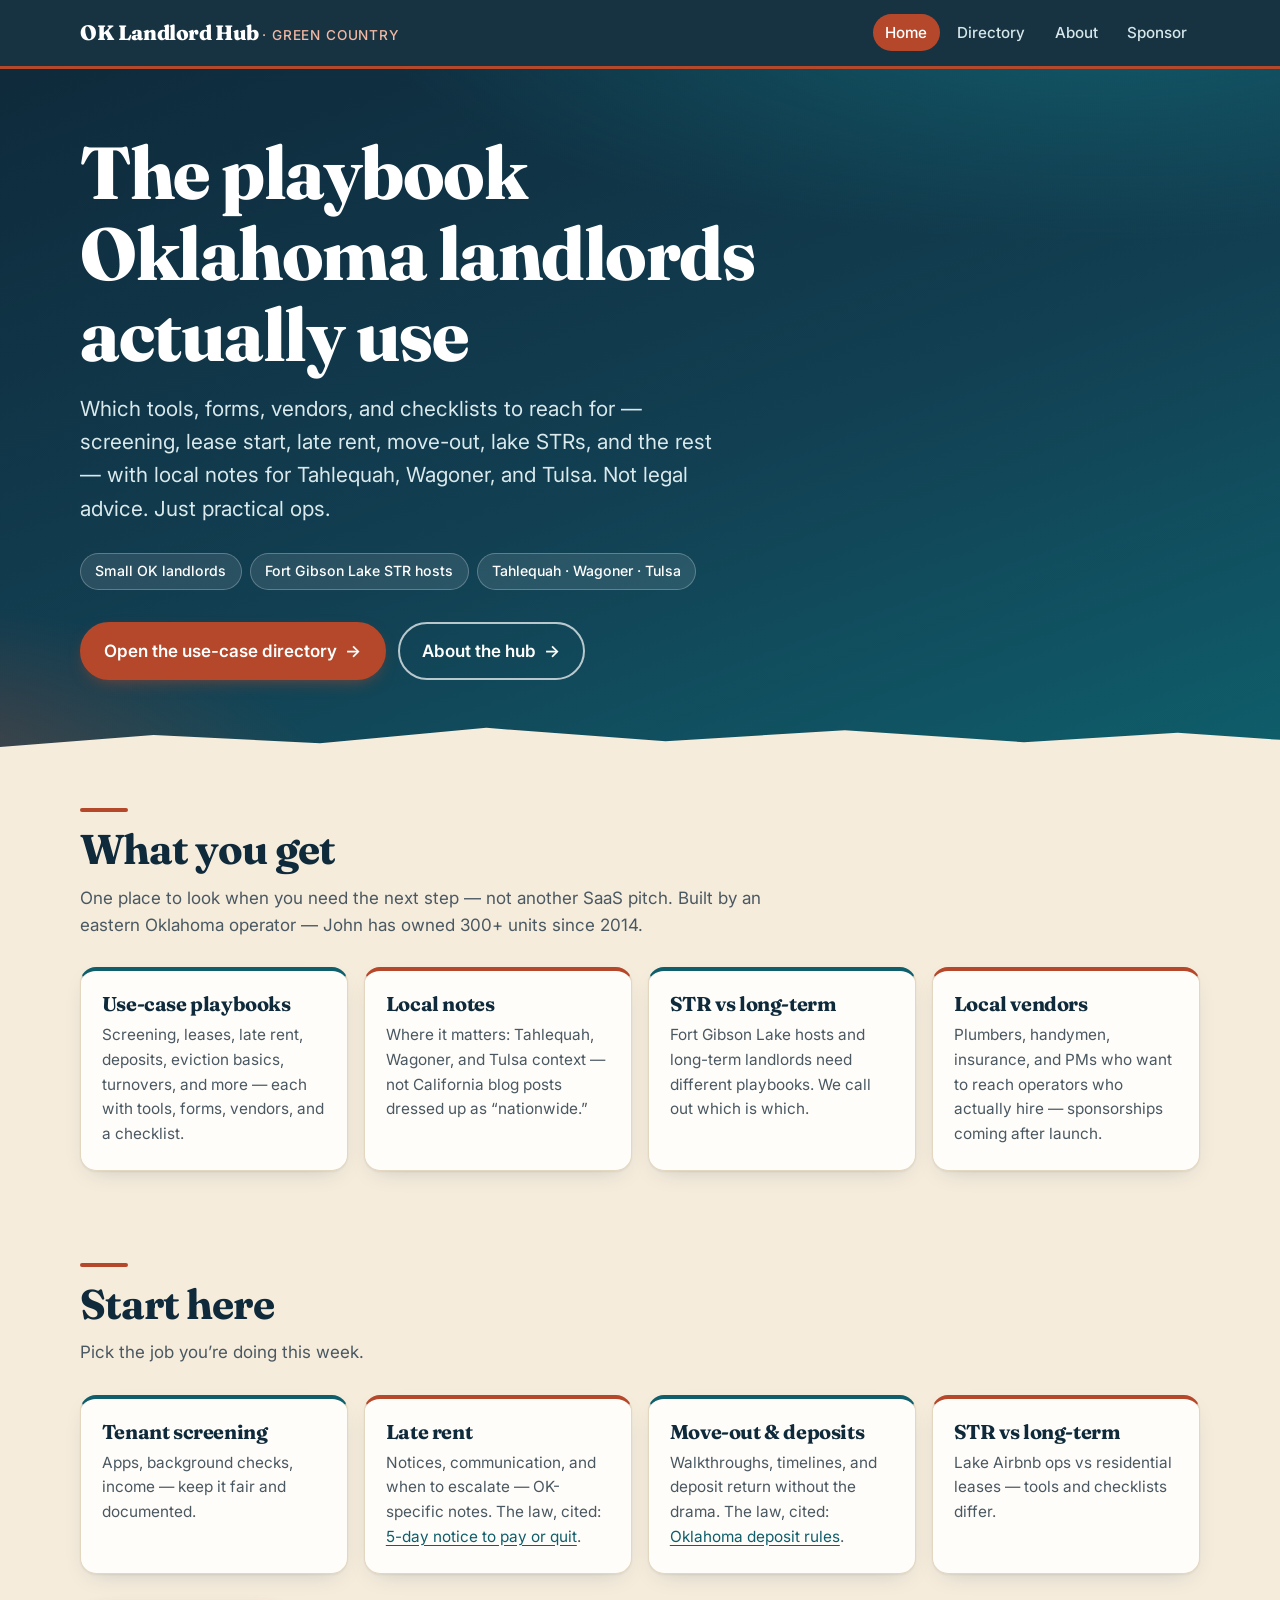
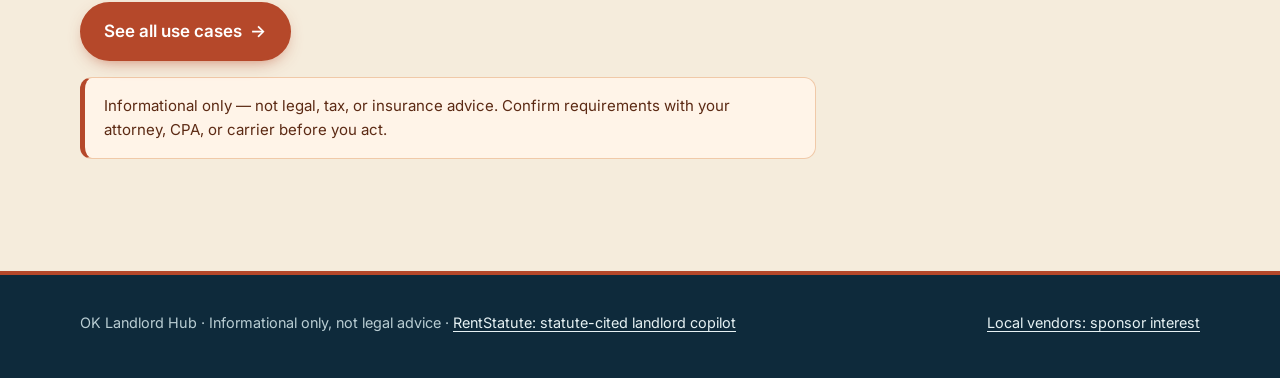
==== index.html @ 91b1d8b6 "OK Landlord Hub redesign preview (noindex)" ====
<!DOCTYPE html>
<html lang="en">
<head>
  <meta charset="utf-8">
  <meta name="robots" content="noindex,nofollow">
  <meta name="viewport" content="width=device-width, initial-scale=1">
  <title>OK Landlord Hub — Playbooks for Oklahoma landlords &amp; lake STRs</title>
  <meta name="description" content="Practical tools, forms, vendors, and checklists for Oklahoma small landlords and Fort Gibson Lake short-term rental hosts. Tahlequah, Wagoner, Tulsa.">
  <link rel="preconnect" href="https://fonts.googleapis.com">
  <link rel="preconnect" href="https://fonts.gstatic.com" crossorigin>
  <link rel="stylesheet" href="https://fonts.googleapis.com/css2?family=Fraunces:opsz,wght@9..144,600;9..144,700;9..144,800&family=Inter:wght@400;500;600&display=swap">
  <link rel="stylesheet" href="styles.css">
  <script src="reveal.js"></script>
  <link rel="canonical" href="https://5dogsproperties.github.io/ok-landlord-hub/">
  <meta property="og:type" content="website">
  <meta property="og:site_name" content="OK Landlord Hub">
  <meta property="og:title" content="OK Landlord Hub — Playbooks for Oklahoma landlords &amp; lake STRs">
  <meta property="og:description" content="Practical tools, forms, vendors, and checklists for Oklahoma small landlords and Fort Gibson Lake short-term rental hosts. Tahlequah, Wagoner, Tulsa.">
  <meta property="og:url" content="https://5dogsproperties.github.io/ok-landlord-hub/">
  <meta name="twitter:card" content="summary">
  <script type="application/ld+json">{"@context": "https://schema.org", "@type": "WebPage", "name": "OK Landlord Hub \u2014 Playbooks for Oklahoma landlords &amp; lake STRs", "description": "Practical tools, forms, vendors, and checklists for Oklahoma small landlords and Fort Gibson Lake short-term rental hosts. Tahlequah, Wagoner, Tulsa.", "url": "https://5dogsproperties.github.io/ok-landlord-hub/", "isPartOf": {"@type": "WebSite", "name": "OK Landlord Hub", "url": "https://5dogsproperties.github.io/ok-landlord-hub/"}, "publisher": {"@type": "Organization", "name": "5 Dogs Properties", "email": "5dogsproperties@gmail.com", "url": "https://5dogsproperties.github.io/ok-landlord-hub/"}}</script>
  <script type="application/ld+json">{"@context": "https://schema.org", "@type": "WebSite", "name": "OK Landlord Hub", "url": "https://5dogsproperties.github.io/ok-landlord-hub/", "publisher": {"@type": "Organization", "name": "5 Dogs Properties", "email": "5dogsproperties@gmail.com", "url": "https://5dogsproperties.github.io/ok-landlord-hub/"}}</script>
</head>
<body>
  <header class="site-header">
    <div class="wrap">
      <a class="logo" href="index.html">OK Landlord Hub <span>· Green Country</span></a>
      <nav aria-label="Main">
        <ul class="nav">
          <li><a href="index.html" aria-current="page">Home</a></li>
          <li><a href="directory.html">Directory</a></li>
          <li><a href="about.html">About</a></li>
          <li><a href="sponsorship.html">Sponsor</a></li>
        </ul>
      </nav>
    </div>
  </header>

  <main>
    <section class="hero">
      <div class="wrap">
        <h1>The playbook Oklahoma landlords actually use</h1>
        <p class="lede">
          Which tools, forms, vendors, and checklists to reach for — screening, lease start,
          late rent, move-out, lake STRs, and the rest — with local notes for Tahlequah,
          Wagoner, and Tulsa. Not legal advice. Just practical ops.
        </p>
        <ul class="who" aria-label="Who this is for">
          <li>Small OK landlords</li>
          <li>Fort Gibson Lake STR hosts</li>
          <li>Tahlequah · Wagoner · Tulsa</li>
        </ul>
        <div class="btn-row">
          <a class="btn" href="directory.html">Open the use-case directory</a>
          <a class="btn btn-outline" href="about.html">About the hub</a>
        </div>
      </div>
    </section>

    <section class="section">
      <div class="wrap">
        <h2>What you get</h2>
        <p class="muted">
          One place to look when you need the next step — not another SaaS pitch.
          Built by an eastern Oklahoma operator — John has owned 300+ units since 2014.
        </p>
        <div class="card-grid">
          <article class="card">
            <h3><a href="directory.html">Use-case playbooks</a></h3>
            <p>Screening, leases, late rent, deposits, eviction basics, turnovers, and more — each with tools, forms, vendors, and a checklist.</p>
          </article>
          <article class="card">
            <h3>Local notes</h3>
            <p>Where it matters: Tahlequah, Wagoner, and Tulsa context — not California blog posts dressed up as “nationwide.”</p>
          </article>
          <article class="card">
            <h3>STR vs long-term</h3>
            <p>Fort Gibson Lake hosts and long-term landlords need different playbooks. We call out which is which.</p>
          </article>
          <article class="card">
            <h3><a href="sponsorship.html">Local vendors</a></h3>
            <p>Plumbers, handymen, insurance, and PMs who want to reach operators who actually hire — sponsorships coming after launch.</p>
          </article>
        </div>
      </div>
    </section>

    <section class="section">
      <div class="wrap">
        <h2>Start here</h2>
        <p class="muted">Pick the job you’re doing this week.</p>
        <div class="card-grid">
          <article class="card">
            <h3><a href="directory.html#screening">Tenant screening</a></h3>
            <p>Apps, background checks, income — keep it fair and documented.</p>
          </article>
          <article class="card">
            <h3><a href="directory.html#late-rent">Late rent</a></h3>
            <p>Notices, communication, and when to escalate — OK-specific notes. The law, cited: <a href="https://rentstatute.com/oklahoma/late-rent-5-day-notice/">5-day notice to pay or quit</a>.</p>
          </article>
          <article class="card">
            <h3><a href="directory.html#move-out">Move-out &amp; deposits</a></h3>
            <p>Walkthroughs, timelines, and deposit return without the drama. The law, cited: <a href="https://rentstatute.com/oklahoma/security-deposit/">Oklahoma deposit rules</a>.</p>
          </article>
          <article class="card">
            <h3><a href="directory.html#str-vs-ltr">STR vs long-term</a></h3>
            <p>Lake Airbnb ops vs residential leases — tools and checklists differ.</p>
          </article>
        </div>
        <p style="margin-top:1.5rem">
          <a class="btn" href="directory.html">See all use cases</a>
        </p>
        <p class="notice" role="note">
          Informational only — not legal, tax, or insurance advice. Confirm requirements with
          your attorney, CPA, or carrier before you act.
        </p>
      </div>
    </section>
  </main>

  <footer class="site-footer">
    <div class="wrap">
      <span>OK Landlord Hub · Informational only, not legal advice · <a href="https://rentstatute.com/">RentStatute: statute-cited landlord copilot</a></span>
      <span><a href="sponsorship.html">Local vendors: sponsor interest</a></span>
    </div>
  </footer>
</body>
</html>
---- styles.css ----
/* OK Landlord Hub — redesign: lake teal/navy, red-dirt terracotta, warm sand */
:root{
  --navy:#0e2a3b; --teal:#0f5e6b; --teal-2:#137a86; --lake:#d9ecee;
  --clay:#b5482a; --clay-dark:#8f3519; --sand:#f5ecdc; --sand-2:#ead9bb;
  --ink:#16222b; --muted:#4a5862; --card:#fffdf9; --border:#e4d7c0;
  --radius:16px; --max:1120px;
  --display:"Fraunces", Georgia, "Times New Roman", serif;
  --sans:"Inter", system-ui, -apple-system, "Segoe UI", Roboto, Arial, sans-serif;
  --shadow:0 1px 2px rgba(14,42,59,.06),0 8px 24px -12px rgba(14,42,59,.25);
}
*,*::before,*::after{box-sizing:border-box}
html{scroll-behavior:smooth}
body{margin:0;font-family:var(--sans);font-size:1.0625rem;line-height:1.6;color:var(--ink);background:var(--sand);-webkit-font-smoothing:antialiased}
a{color:var(--teal);text-underline-offset:3px;transition:color .2s}
a:hover{color:var(--clay)}
a:focus-visible,summary:focus-visible,.btn:focus-visible{outline:3px solid var(--clay);outline-offset:3px;border-radius:6px}
img{max-width:100%;height:auto}
.wrap{width:min(100% - 2.5rem,var(--max));margin-inline:auto}
h1,h2,h3{font-family:var(--display);letter-spacing:-.02em;line-height:1.1;color:var(--navy)}
.site-header{background:rgba(14,42,59,.96);backdrop-filter:saturate(1.4) blur(8px);color:#fff;padding:.9rem 0;position:sticky;top:0;z-index:20;border-bottom:3px solid var(--clay)}
.site-header .wrap{display:flex;flex-wrap:wrap;align-items:center;justify-content:space-between;gap:.6rem 1.25rem}
.logo{color:#fff;text-decoration:none;font-family:var(--display);font-weight:800;font-size:1.3rem;letter-spacing:-.02em}
.logo span{font-family:var(--sans);font-weight:500;font-size:.85rem;color:#f2b8a3;letter-spacing:.06em;text-transform:uppercase}
.logo:hover{color:#fff}
.nav{display:flex;flex-wrap:wrap;gap:.25rem;list-style:none;margin:0;padding:0}
.nav a{display:block;color:#d6e7ea;text-decoration:none;font-size:.95rem;font-weight:500;padding:.4rem .8rem;border-radius:999px;transition:background .2s,color .2s}
.nav a:hover{background:rgba(255,255,255,.1);color:#fff}
.nav a[aria-current="page"]{background:var(--clay);color:#fff}
.hero{position:relative;overflow:hidden;color:#fff;padding:4rem 0 5rem;
  background:
    radial-gradient(1200px 400px at 85% -10%,rgba(19,122,134,.55),transparent 60%),
    radial-gradient(800px 380px at -10% 110%,rgba(181,72,42,.45),transparent 60%),
    linear-gradient(160deg,var(--navy) 0%,#123f52 55%,var(--teal) 100%)}
.hero::after{content:"";position:absolute;left:0;right:0;bottom:-1px;height:48px;background:var(--sand);
  clip-path:polygon(0 70%,12% 45%,25% 62%,38% 30%,52% 58%,66% 35%,80% 60%,92% 40%,100% 55%,100% 100%,0 100%)}
.hero .wrap{position:relative;z-index:1}
.hero h1{color:#fff;margin:0 0 1rem;font-size:clamp(2.4rem,7vw,4.6rem);font-weight:800;max-width:16ch}
.hero .lede{font-size:clamp(1.08rem,2.2vw,1.3rem);color:#d9e9ec;margin:0 0 1.75rem;max-width:40rem}
.hero a:not(.btn){color:#ffd2c2}
.who{display:flex;flex-wrap:wrap;gap:.5rem;margin:0 0 2rem;padding:0;list-style:none}
.who li{background:rgba(255,255,255,.1);border:1px solid rgba(255,255,255,.25);color:#fff;font-size:.88rem;font-weight:500;padding:.4rem .9rem;border-radius:999px}
.btn{display:inline-flex;align-items:center;gap:.5rem;background:var(--clay);color:#fff!important;text-decoration:none;font-weight:600;padding:.85rem 1.4rem;border-radius:999px;border:2px solid var(--clay);cursor:pointer;transition:transform .2s,background .2s;box-shadow:0 6px 18px -8px rgba(181,72,42,.8)}
.btn::after{content:"→";transition:transform .2s}
.btn:hover{background:var(--clay-dark);border-color:var(--clay-dark);transform:translateY(-2px)}
.btn:hover::after{transform:translateX(3px)}
.btn-outline{background:transparent;color:var(--teal)!important;border-color:var(--teal);box-shadow:none}
.btn-outline:hover{background:var(--teal);border-color:var(--teal);color:#fff!important}
.hero .btn-outline{color:#fff!important;border-color:rgba(255,255,255,.7)}
.hero .btn-outline:hover{background:#fff;color:var(--navy)!important}
.btn-row{display:flex;flex-wrap:wrap;gap:.75rem}
.section{padding:3rem 0}
.section+.section{padding-top:1rem}
.section h2{margin:0 0 .75rem;font-size:clamp(1.8rem,4vw,2.6rem);font-weight:700}
.section h2::before{content:"";display:block;width:48px;height:4px;border-radius:4px;background:var(--clay);margin-bottom:.9rem}
.section p{margin:0 0 1rem}
.section h3{font-size:1.3rem}
.muted{color:var(--muted)}
.section>.wrap>p,.section>.wrap>ul{max-width:46rem}
.card-grid{display:grid;gap:1rem;margin:1.75rem 0}
@media(min-width:620px){.card-grid{grid-template-columns:1fr 1fr}}
@media(min-width:1000px){.card-grid{grid-template-columns:repeat(4,1fr)}}
.card{background:var(--card);border:1px solid var(--border);border-top:4px solid var(--teal);border-radius:var(--radius);padding:1.4rem 1.3rem 1.5rem;box-shadow:var(--shadow);transition:transform .25s,box-shadow .25s}
.card:nth-child(2n){border-top-color:var(--clay)}
.card:hover{transform:translateY(-4px);box-shadow:0 2px 4px rgba(14,42,59,.08),0 18px 36px -16px rgba(14,42,59,.35)}
.card h3{margin:0 0 .5rem;font-size:1.25rem}
.card h3 a{color:var(--navy);text-decoration:none}
.card h3 a:hover{color:var(--clay)}
.card p{margin:0;font-size:.96rem;color:var(--muted)}
details.usecase{background:var(--card);border:1px solid var(--border);border-left:5px solid var(--teal);border-radius:var(--radius);margin-bottom:1rem;box-shadow:var(--shadow);transition:box-shadow .25s,transform .25s}
details.usecase:nth-of-type(2n){border-left-color:var(--clay)}
details.usecase:hover{transform:translateY(-2px)}
details.usecase[open]{box-shadow:0 2px 4px rgba(14,42,59,.08),0 18px 40px -18px rgba(14,42,59,.4)}
details.usecase summary{cursor:pointer;padding:1.2rem 1.4rem;font-family:var(--display);font-weight:700;font-size:1.25rem;color:var(--navy);list-style:none;display:flex;justify-content:space-between;align-items:center;gap:1rem}
details.usecase summary::-webkit-details-marker{display:none}
details.usecase summary::after{content:"+";font-family:var(--sans);font-weight:500;font-size:1.3rem;color:#fff;background:var(--teal);width:2rem;height:2rem;border-radius:50%;display:grid;place-items:center;flex-shrink:0;transition:transform .3s,background .3s}
details.usecase[open] summary::after{transform:rotate(45deg);background:var(--clay)}
.usecase-body{padding:0 1.4rem 1.5rem;border-top:1px dashed var(--border)}
.usecase-body>p{margin:1rem 0 .75rem;color:var(--muted)}
.usecase-body h4{margin:1.25rem 0 .4rem;font-size:.78rem;text-transform:uppercase;letter-spacing:.1em;color:var(--clay-dark)}
.usecase-body ul{margin:.25rem 0 0;padding-left:1.2rem;font-size:.97rem}
.usecase-body li{margin-bottom:.3rem}
.usecase-body li::marker{color:var(--teal)}
.local-notes{background:var(--lake);border-radius:12px;padding:1rem 1.15rem;margin-top:1.25rem;font-size:.94rem;color:var(--navy)}
.local-notes strong{display:block;margin-bottom:.35rem;font-family:var(--display)}
.notice{background:#fff4e8;border:1px solid #f0c9a8;border-left:5px solid var(--clay);color:#5c2a14;padding:1rem 1.2rem;border-radius:12px;font-size:.94rem;margin:1.75rem 0}
.sponsor-list{margin:1rem 0;padding-left:1.2rem}
.sponsor-list li{margin-bottom:.5rem}
.sponsor-list li::marker{color:var(--clay)}
.contact-box{background:var(--navy);color:#e4eff1;border-radius:var(--radius);padding:1.75rem;margin-top:2rem;box-shadow:var(--shadow)}
.contact-box h2,.contact-box h3{color:#fff}
.contact-box a{color:#ffc7b3}
.contact-box code{background:rgba(255,255,255,.12);color:#fff;padding:.15rem .45rem;border-radius:6px;font-size:.92rem}
.site-footer{margin-top:3rem;padding:2.25rem 0 2.75rem;background:var(--navy);color:#b9cdd3;font-size:.9rem;border-top:4px solid var(--clay)}
.site-footer a{color:#e6f1f3}
.site-footer a:hover{color:#ffc7b3}
.site-footer .wrap{display:flex;flex-wrap:wrap;gap:.75rem 1.5rem;justify-content:space-between}
.js .reveal{opacity:0;transform:translateY(18px);transition:opacity .7s ease,transform .7s ease}
.js .reveal.in{opacity:1;transform:none}
.hero h1,.hero .lede,.hero .who,.hero .btn-row{animation:rise .8s ease both}
.hero .lede{animation-delay:.1s}.hero .who{animation-delay:.2s}.hero .btn-row{animation-delay:.3s}
@keyframes rise{from{opacity:0;transform:translateY(16px)}to{opacity:1;transform:none}}
@media(prefers-reduced-motion:reduce){*,*::before,*::after{animation:none!important;transition:none!important;scroll-behavior:auto!important}.js .reveal{opacity:1;transform:none}}
.contact-box .muted{color:#c9dade}.contact-box h2::before{display:none}
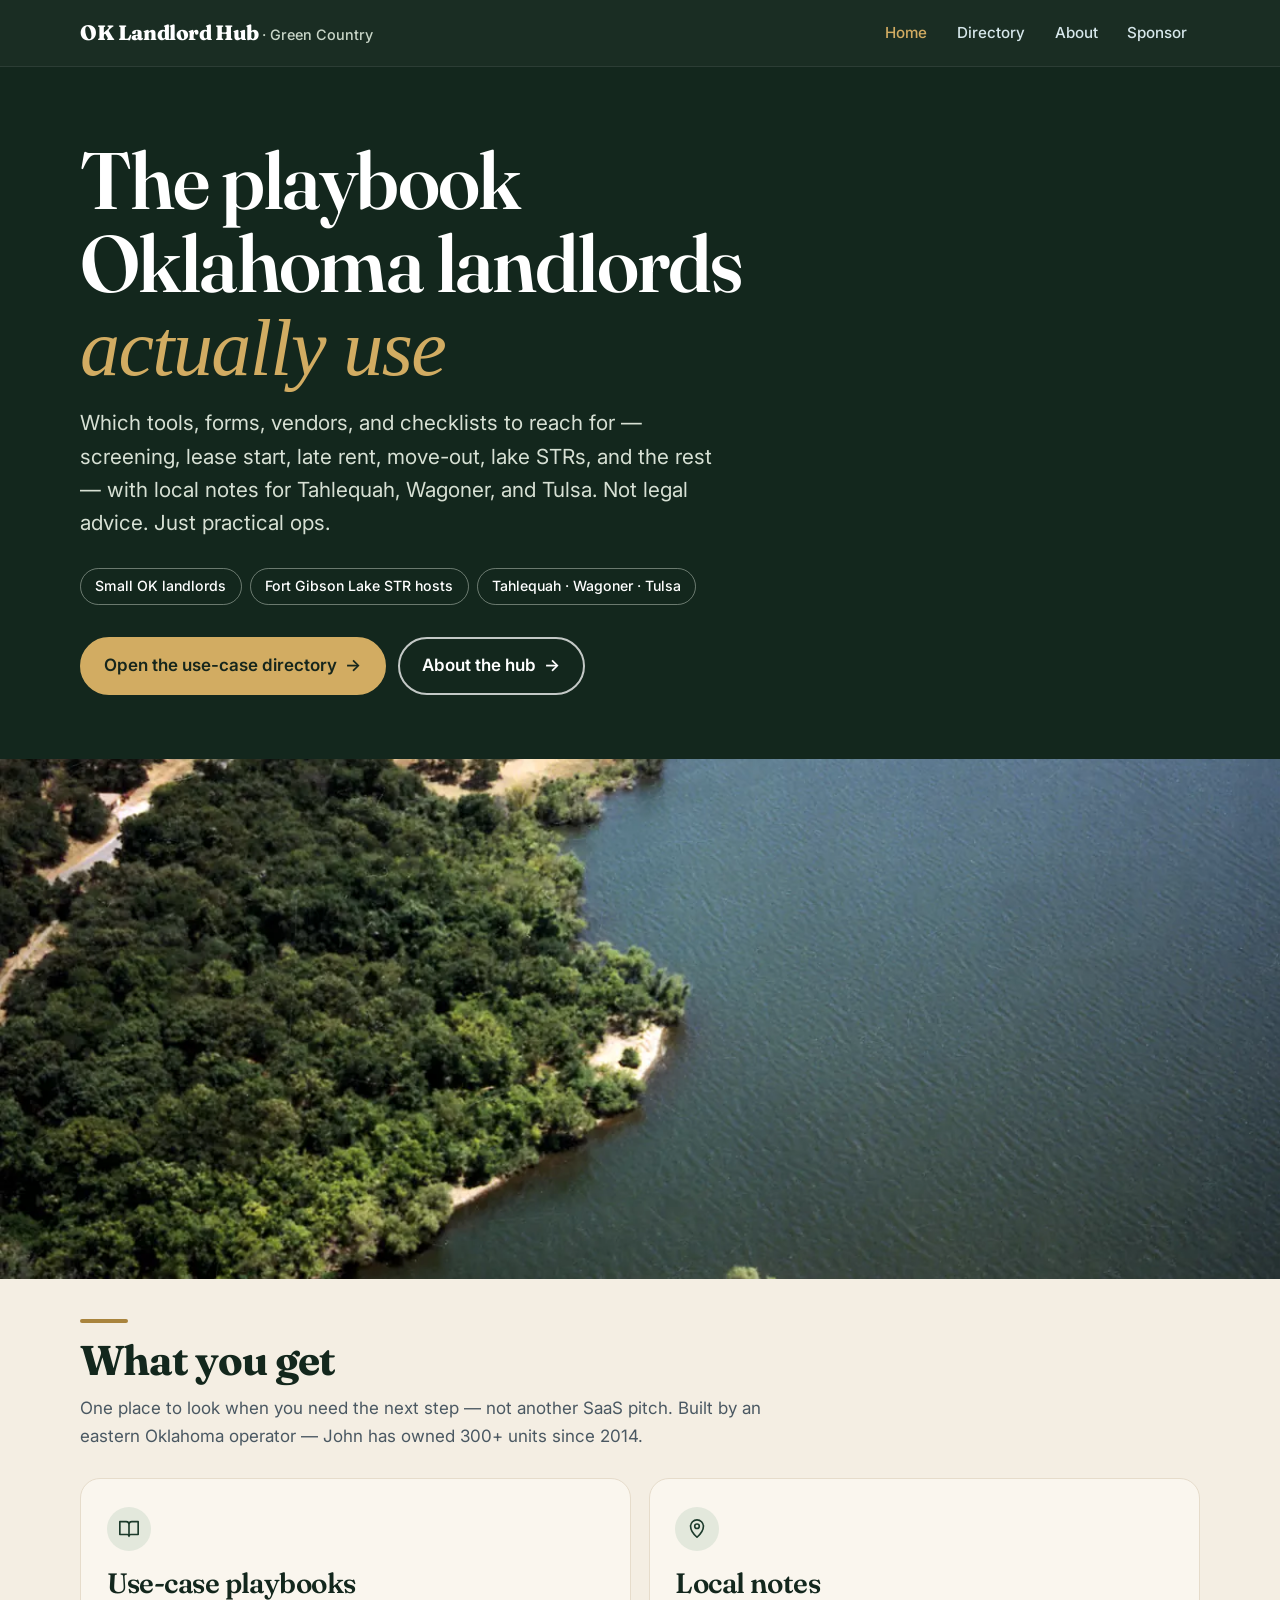
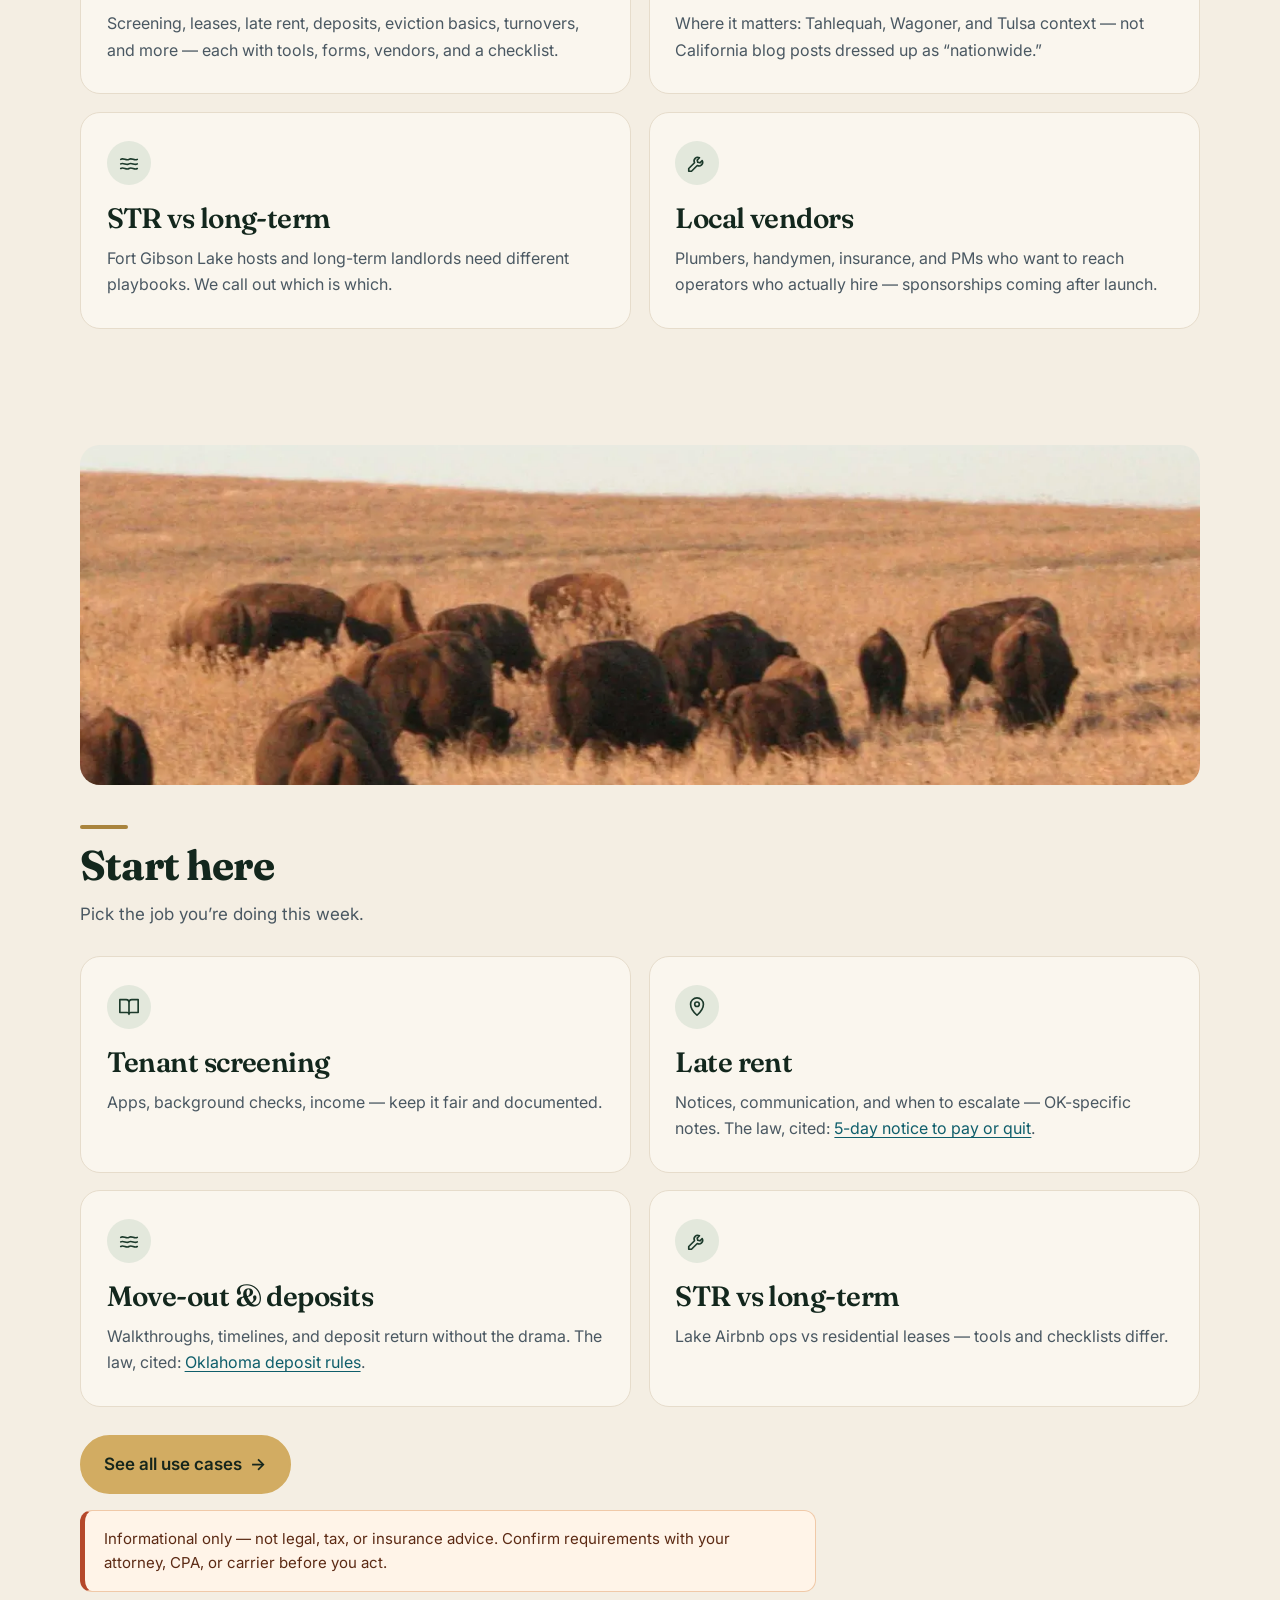
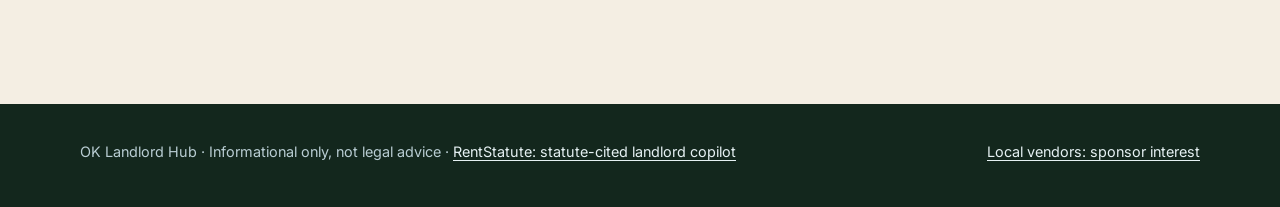
==== commit 3c9aebfa: "Hybrid redesign: Green Country hero, PD lake/prairie photos, sand card grid" ====
--- a/index.html
+++ b/index.html
@@ -39,7 +39,7 @@
   <main>
     <section class="hero">
       <div class="wrap">
-        <h1>The playbook Oklahoma landlords actually use</h1>
+        <h1>The playbook Oklahoma landlords <em>actually use</em></h1>
         <p class="lede">
           Which tools, forms, vendors, and checklists to reach for — screening, lease start,
           late rent, move-out, lake STRs, and the rest — with local notes for Tahlequah,
@@ -56,6 +56,8 @@
         </div>
       </div>
     </section>
+
+    <figure class="photo-band" aria-hidden="true"><img src="img/fort-gibson-lake-aerial.webp" alt="" fetchpriority="high" decoding="async"></figure>
 
     <section class="section">
       <div class="wrap">
@@ -84,6 +86,8 @@
         </div>
       </div>
     </section>
+
+    <figure class="photo-band photo-band--inset" aria-hidden="true"><img src="img/tallgrass-prairie-bison-osage.webp" alt="" loading="lazy" decoding="async"></figure>
 
     <section class="section">
       <div class="wrap">
--- a/styles.css
+++ b/styles.css
@@ -101,3 +101,52 @@
 @keyframes rise{from{opacity:0;transform:translateY(16px)}to{opacity:1;transform:none}}
 @media(prefers-reduced-motion:reduce){*,*::before,*::after{animation:none!important;transition:none!important;scroll-behavior:auto!important}.js .reveal{opacity:1;transform:none}}
 .contact-box .muted{color:#c9dade}.contact-box h2::before{display:none}
+.hero .muted{color:#d3e4e7;max-width:44rem}.hero .notice{max-width:44rem}.hero p:last-child{margin-bottom:0}
+
+/* ===== Hybrid (Oct 21): Green Country hero, real photos, sand card grid ===== */
+:root{--forest:#13271d;--forest-2:#1c3a2b;--gold:#d2ac62;--gold-dark:#a9843d;--sand:#f4eee3;--card:#faf6ee;--border:#e6dccb;--navy:#13271d}
+body{background:var(--sand)}
+.site-header{background:rgba(19,39,29,.97);border-bottom:1px solid rgba(255,255,255,.08)}
+.logo span{color:#c9d6c8;text-transform:none;letter-spacing:0;font-size:.9rem}
+.nav a[aria-current="page"]{background:transparent;color:var(--gold)}
+.nav a:hover{color:var(--gold);background:transparent}
+.hero{background:var(--forest);padding:4.5rem 0 4rem}
+.hero::after{display:none}
+.hero h1{font-weight:600;font-size:clamp(2.6rem,7.5vw,5rem);max-width:15ch;line-height:1.04}
+.hero h1 em{color:var(--gold);font-style:italic;font-weight:500}
+.hero .lede,.hero .muted{color:#d7e0d4}
+.who li{background:transparent;border-color:rgba(215,224,212,.45)}
+.hero a:not(.btn){color:var(--gold)}
+.btn{background:var(--gold);border-color:var(--gold);color:#16261c!important;box-shadow:none}
+.btn:hover{background:#e0bd78;border-color:#e0bd78}
+.btn-outline{background:transparent;color:var(--forest)!important;border-color:var(--forest)}
+.btn-outline:hover{background:var(--forest);color:#fff!important}
+.hero .btn-outline{color:#fff!important;border-color:rgba(255,255,255,.75)}
+.section h2::before{background:var(--gold-dark)}
+.photo-band{margin:0;height:clamp(220px,42vw,520px);overflow:hidden;background:var(--forest)}
+.photo-band img{width:100%;height:100%;object-fit:cover;display:block}
+.photo-band--inset{width:min(100% - 2.5rem,var(--max));margin:2.5rem auto 0;border-radius:20px;height:clamp(180px,30vw,340px)}
+.card-grid{gap:1.1rem}
+@media(min-width:1000px){.card-grid{grid-template-columns:1fr 1fr}}
+.card{background:var(--card);border:1px solid var(--border);border-top:1px solid var(--border);border-radius:20px;padding:1.75rem 1.6rem 1.9rem;box-shadow:none}
+.card:nth-child(2n){border-top-color:var(--border)}
+.card:hover{box-shadow:0 14px 30px -18px rgba(19,39,29,.35)}
+.card::before{content:"";display:block;width:44px;height:44px;border-radius:50%;margin-bottom:1.1rem;background:#e3e8dc center/22px no-repeat url("data:image/svg+xml,%3Csvg xmlns='http://www.w3.org/2000/svg' viewBox='0 0 24 24' fill='none' stroke='%231c3a2b' stroke-width='1.8' stroke-linecap='round' stroke-linejoin='round'%3E%3Cpath d='M2 4h7a3 3 0 0 1 3 3v13a2 2 0 0 0-2-2H2zM22 4h-7a3 3 0 0 0-3 3v13a2 2 0 0 1 2-2h8z'/%3E%3C/svg%3E")}
+.card:nth-child(2)::before{background-image:url("data:image/svg+xml,%3Csvg xmlns='http://www.w3.org/2000/svg' viewBox='0 0 24 24' fill='none' stroke='%231c3a2b' stroke-width='1.8' stroke-linecap='round' stroke-linejoin='round'%3E%3Cpath d='M12 21s7-6.2 7-12a7 7 0 0 0-14 0c0 5.8 7 12 7 12z'/%3E%3Ccircle cx='12' cy='9' r='2.5'/%3E%3C/svg%3E")}
+.card:nth-child(3)::before{background-image:url("data:image/svg+xml,%3Csvg xmlns='http://www.w3.org/2000/svg' viewBox='0 0 24 24' fill='none' stroke='%231c3a2b' stroke-width='1.8' stroke-linecap='round'%3E%3Cpath d='M3 8c3-2 6 2 9 0s6 2 9 0M3 13c3-2 6 2 9 0s6 2 9 0M3 18c3-2 6 2 9 0s6 2 9 0'/%3E%3C/svg%3E")}
+.card:nth-child(4)::before{background-image:url("data:image/svg+xml,%3Csvg xmlns='http://www.w3.org/2000/svg' viewBox='0 0 24 24' fill='none' stroke='%231c3a2b' stroke-width='1.8' stroke-linecap='round' stroke-linejoin='round'%3E%3Cpath d='M14.7 6.3a4 4 0 0 0-5.4 5.4L3 18v3h3l6.3-6.3a4 4 0 0 0 5.4-5.4l-2.5 2.5-2.4-.6-.6-2.4z'/%3E%3C/svg%3E")}
+.card h3{font-size:clamp(1.35rem,2.4vw,1.75rem);font-weight:600;margin-bottom:.7rem}
+.card p{font-size:1rem;line-height:1.65}
+details.usecase{border:1px solid var(--border);border-radius:20px;box-shadow:none;background:var(--card)}
+details.usecase:nth-of-type(2n){border-left-color:var(--border)}
+details.usecase summary{font-weight:600;font-size:1.3rem;color:var(--forest)}
+details.usecase summary::after{background:#e3e8dc;color:var(--forest)}
+details.usecase[open] summary::after{background:var(--gold);color:var(--forest)}
+@media(min-width:900px){.section .wrap:has(> details.usecase){display:grid;grid-template-columns:1fr 1fr;gap:1rem;align-items:start}.section .wrap:has(> details.usecase)>:not(details){grid-column:1/-1}details.usecase{margin:0}details.usecase[open]{grid-column:1/-1}}
+.usecase-body h4{color:var(--gold-dark)}
+.local-notes{background:#e7ede1;color:var(--forest)}
+.site-footer{background:var(--forest);border-top:0}
+.site-footer a:hover,.contact-box a{color:var(--gold)}
+.contact-box{background:var(--forest)}
+@media(prefers-reduced-motion:reduce){.card:hover,details.usecase:hover{transform:none}}
+.photo-band + .section{padding-top:2.5rem!important}.usecase-body h4{color:#7a5c1f}.section h2::before{background:#a9843d}
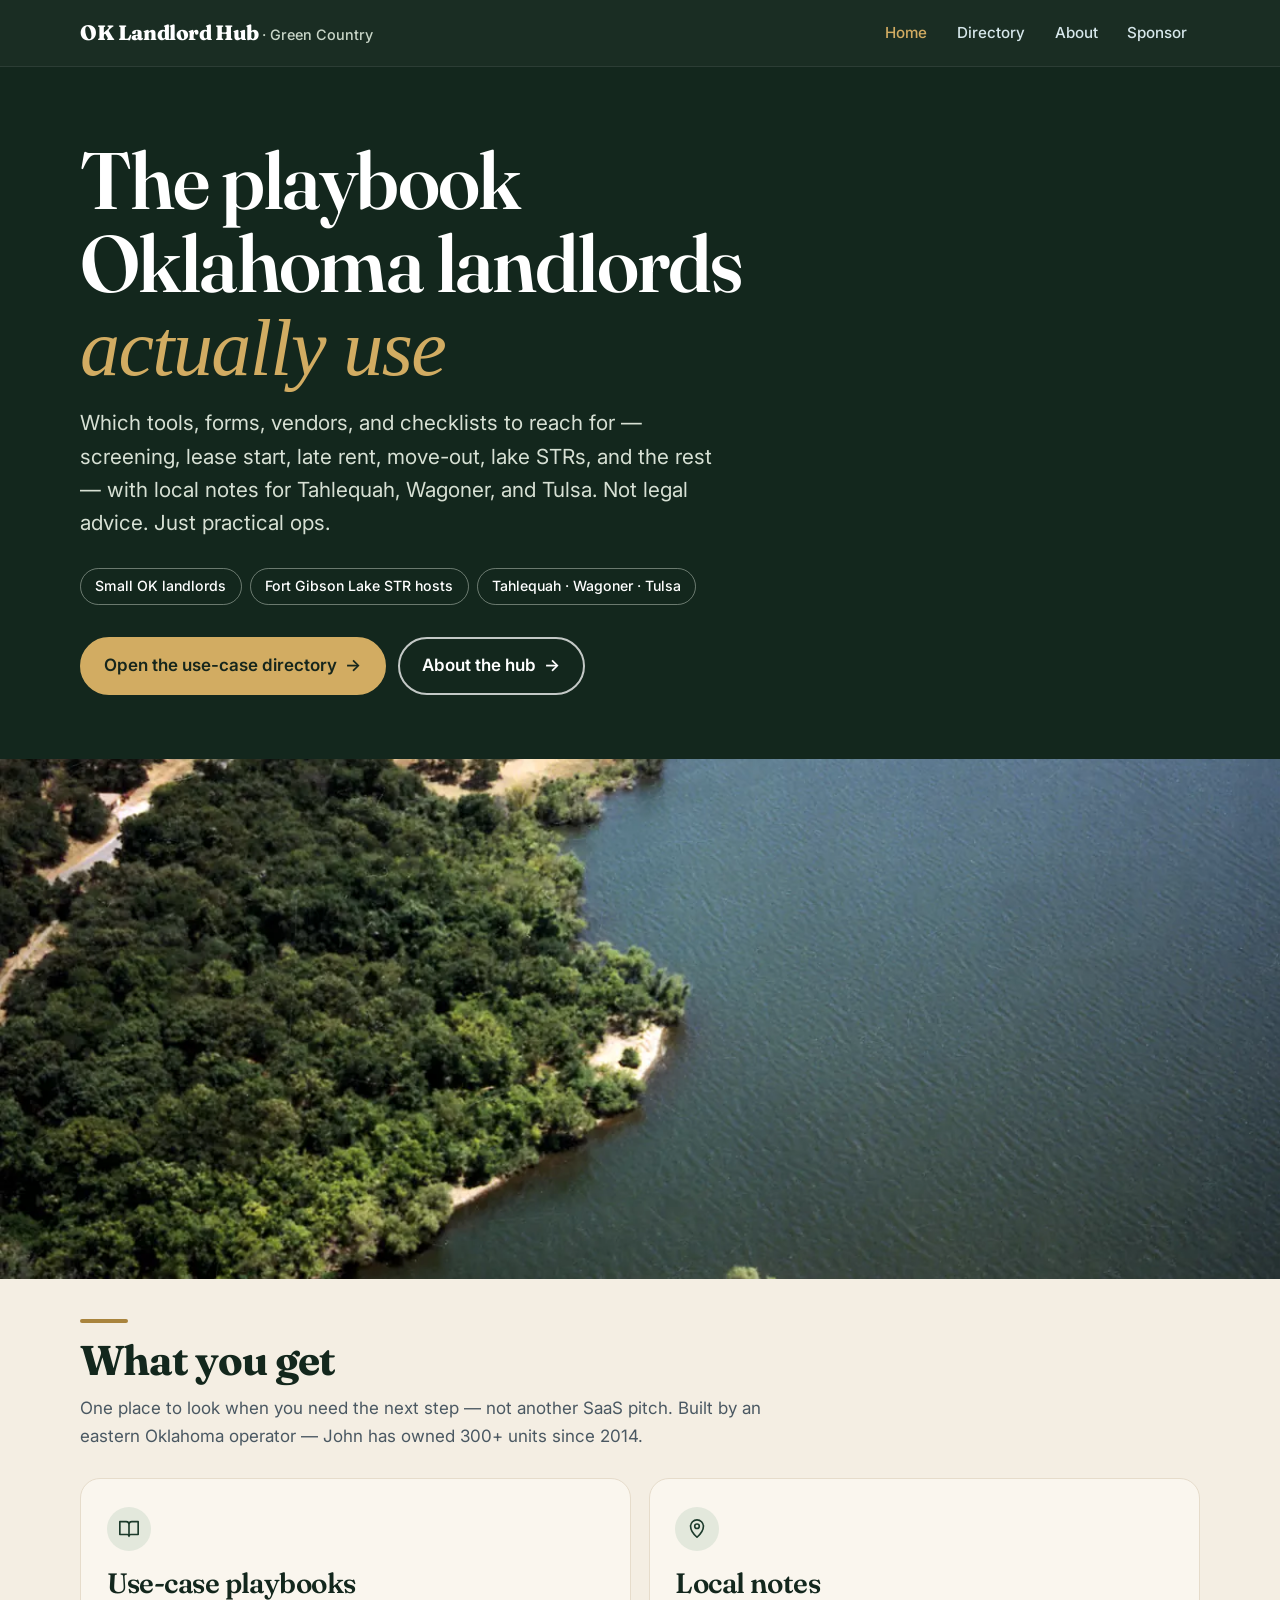
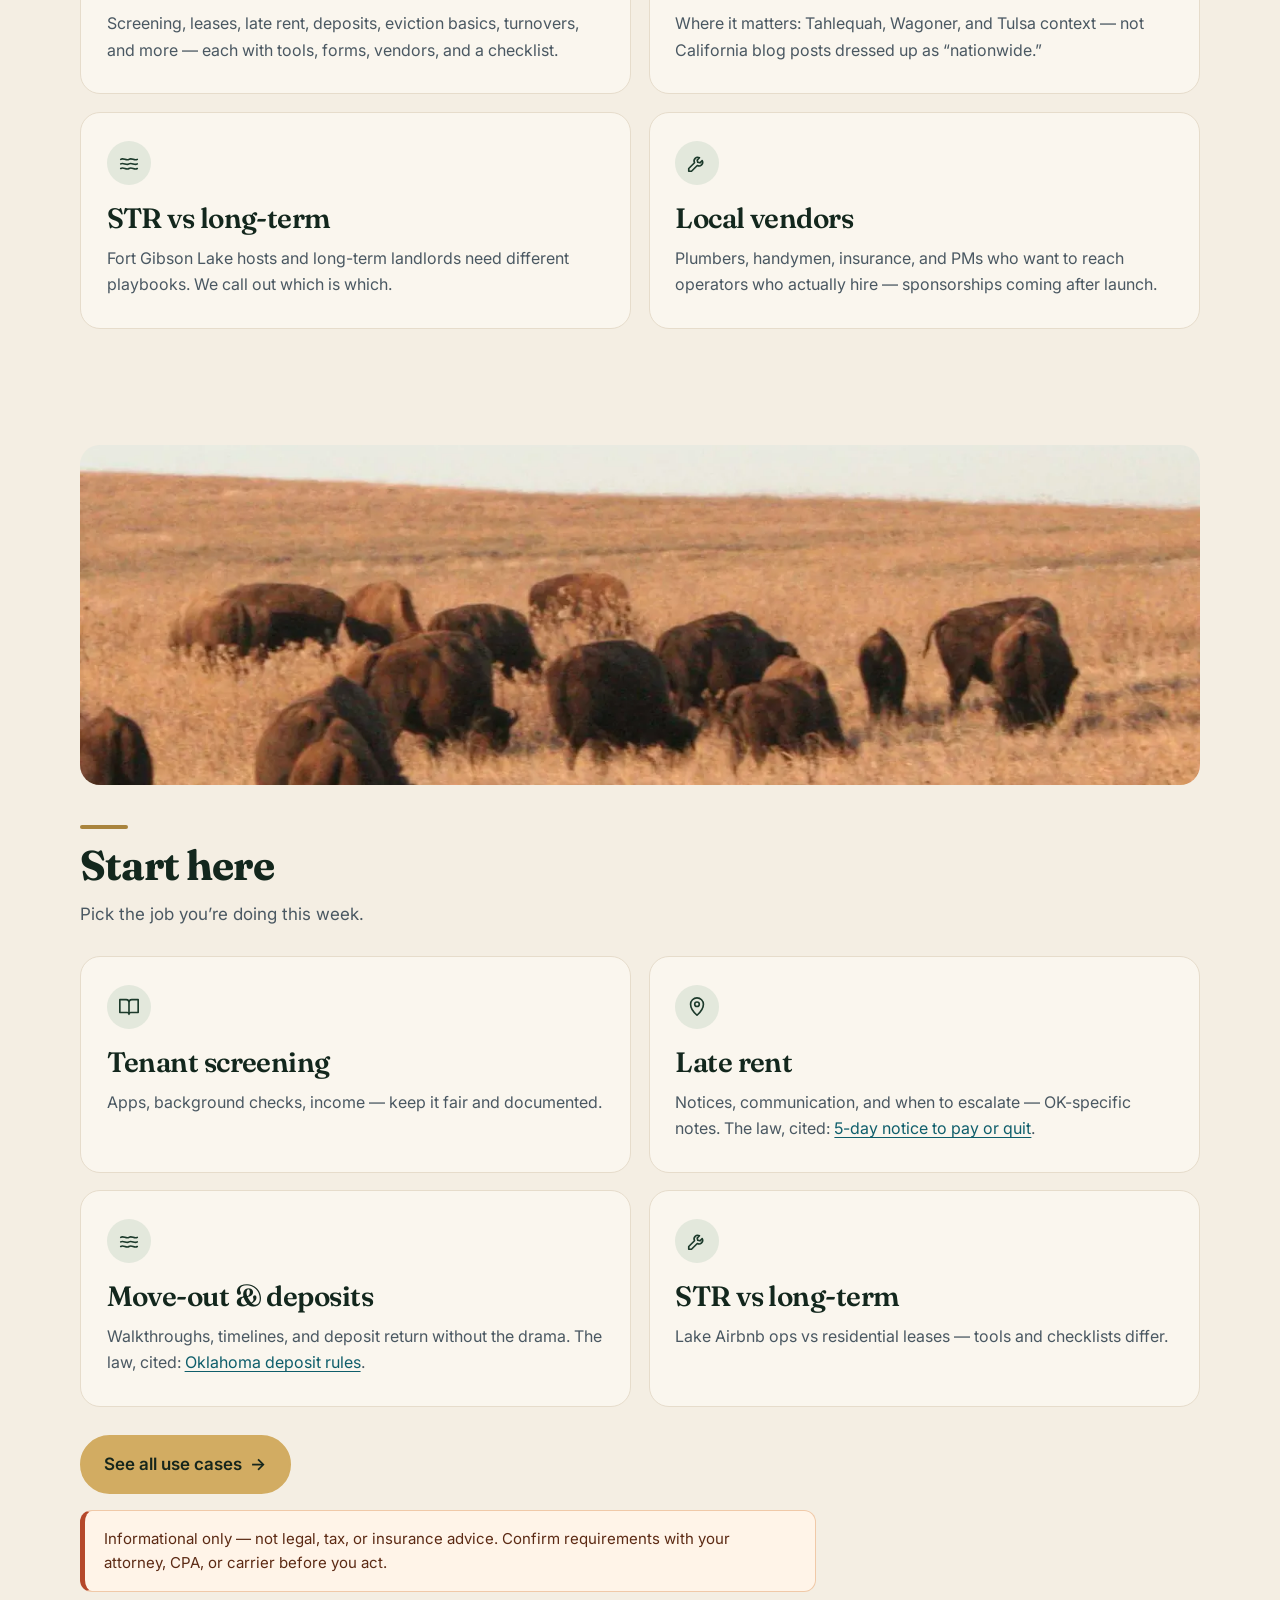
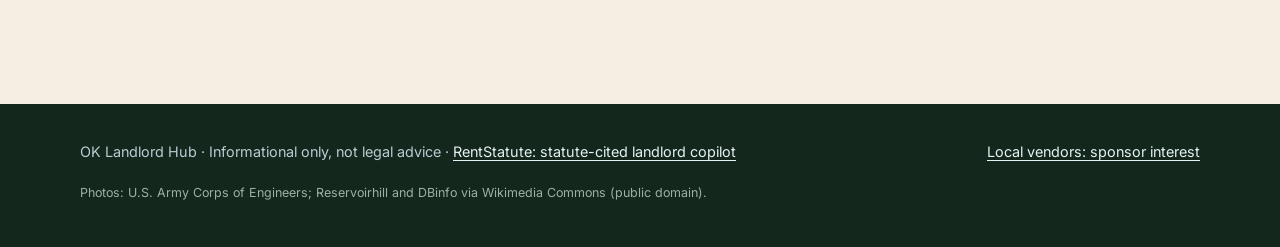
==== commit afdab158: "Footer photo courtesy credit" ====
--- a/index.html
+++ b/index.html
@@ -87,7 +87,7 @@
       </div>
     </section>
 
-    <figure class="photo-band photo-band--inset" aria-hidden="true"><img src="img/tallgrass-prairie-bison-osage.webp" alt="" loading="lazy" decoding="async"></figure>
+    <figure class="photo-band photo-band--inset" aria-hidden="true"><img src="img/tallgrass-prairie-bison-osage.webp" alt="" decoding="async"></figure>
 
     <section class="section">
       <div class="wrap">
@@ -126,6 +126,7 @@
     <div class="wrap">
       <span>OK Landlord Hub · Informational only, not legal advice · <a href="https://rentstatute.com/">RentStatute: statute-cited landlord copilot</a></span>
       <span><a href="sponsorship.html">Local vendors: sponsor interest</a></span>
+      <p class="photo-credit">Photos: U.S. Army Corps of Engineers; Reservoirhill and DBinfo via Wikimedia Commons (public domain).</p>
     </div>
   </footer>
 </body>
--- a/styles.css
+++ b/styles.css
@@ -150,3 +150,4 @@
 .contact-box{background:var(--forest)}
 @media(prefers-reduced-motion:reduce){.card:hover,details.usecase:hover{transform:none}}
 .photo-band + .section{padding-top:2.5rem!important}.usecase-body h4{color:#7a5c1f}.section h2::before{background:#a9843d}
+.photo-credit{flex-basis:100%;margin:.5rem 0 0;font-size:.78rem;color:#9fb0a2}
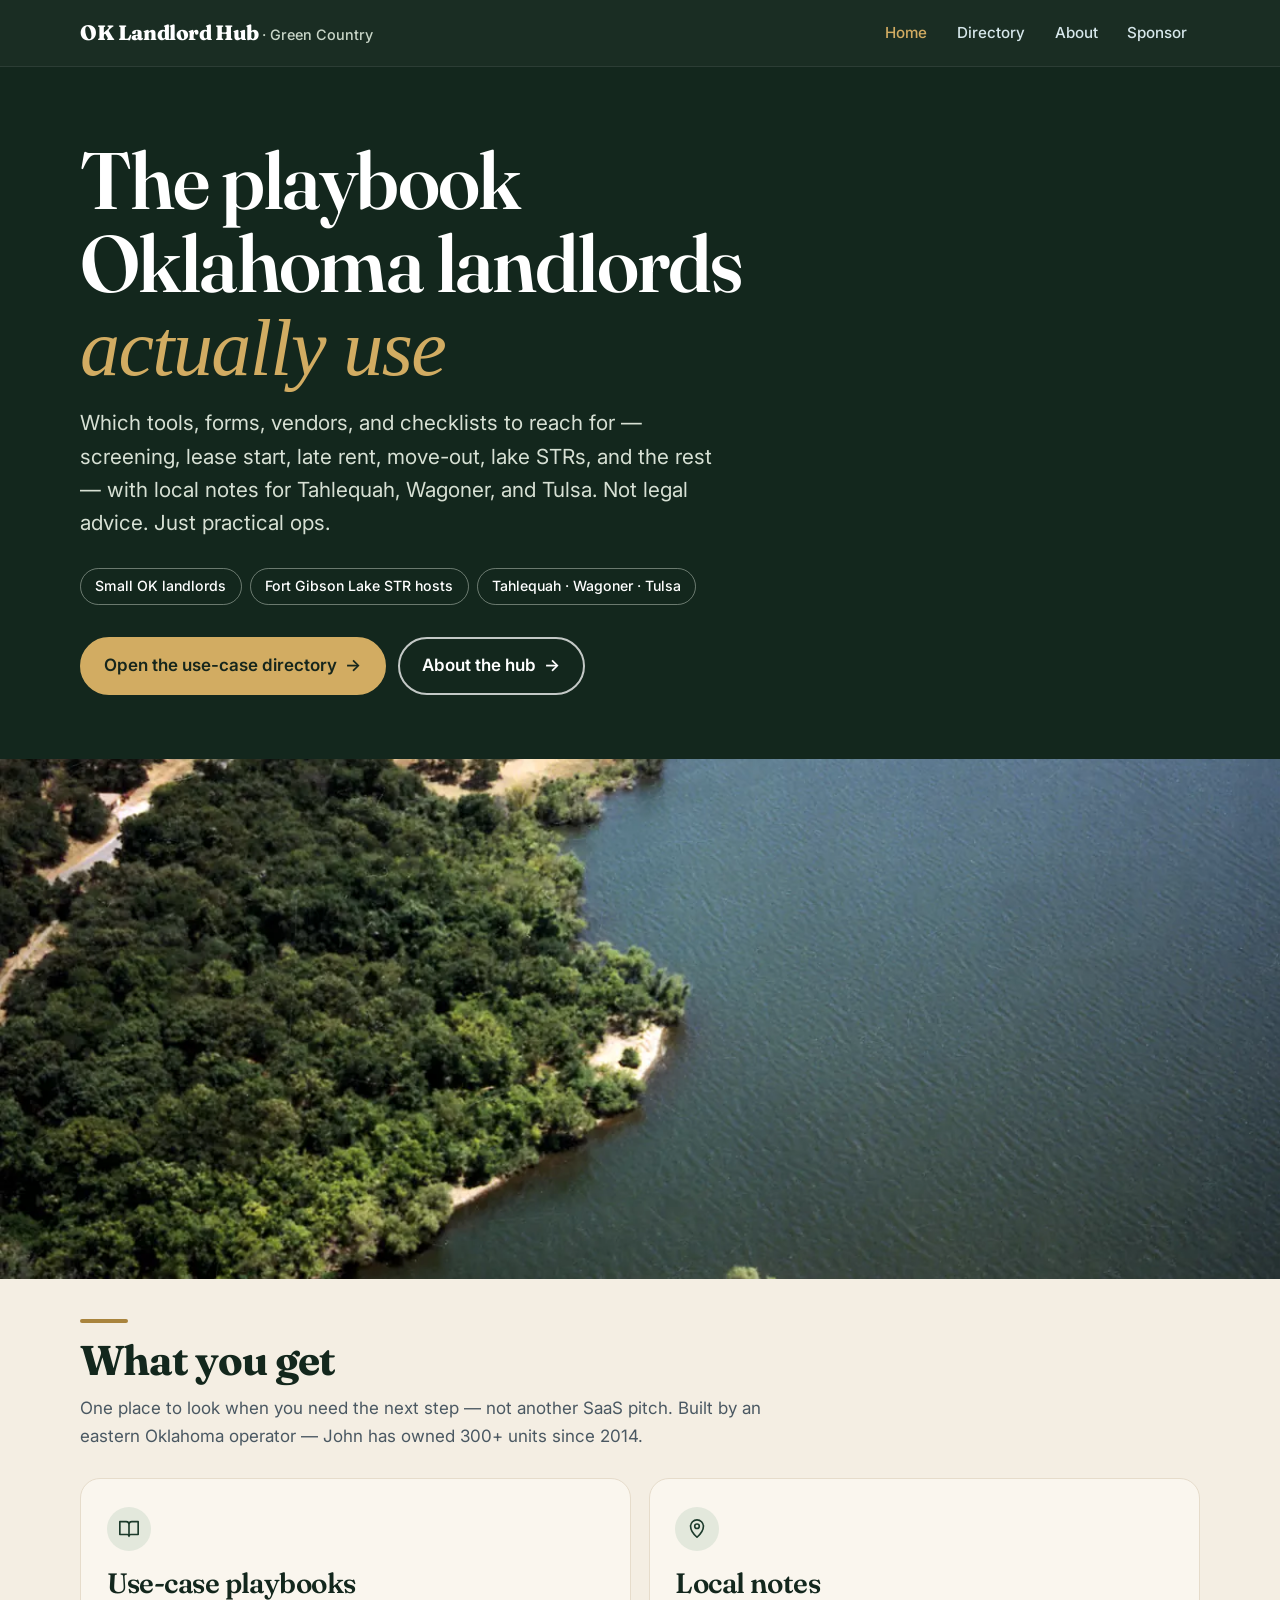
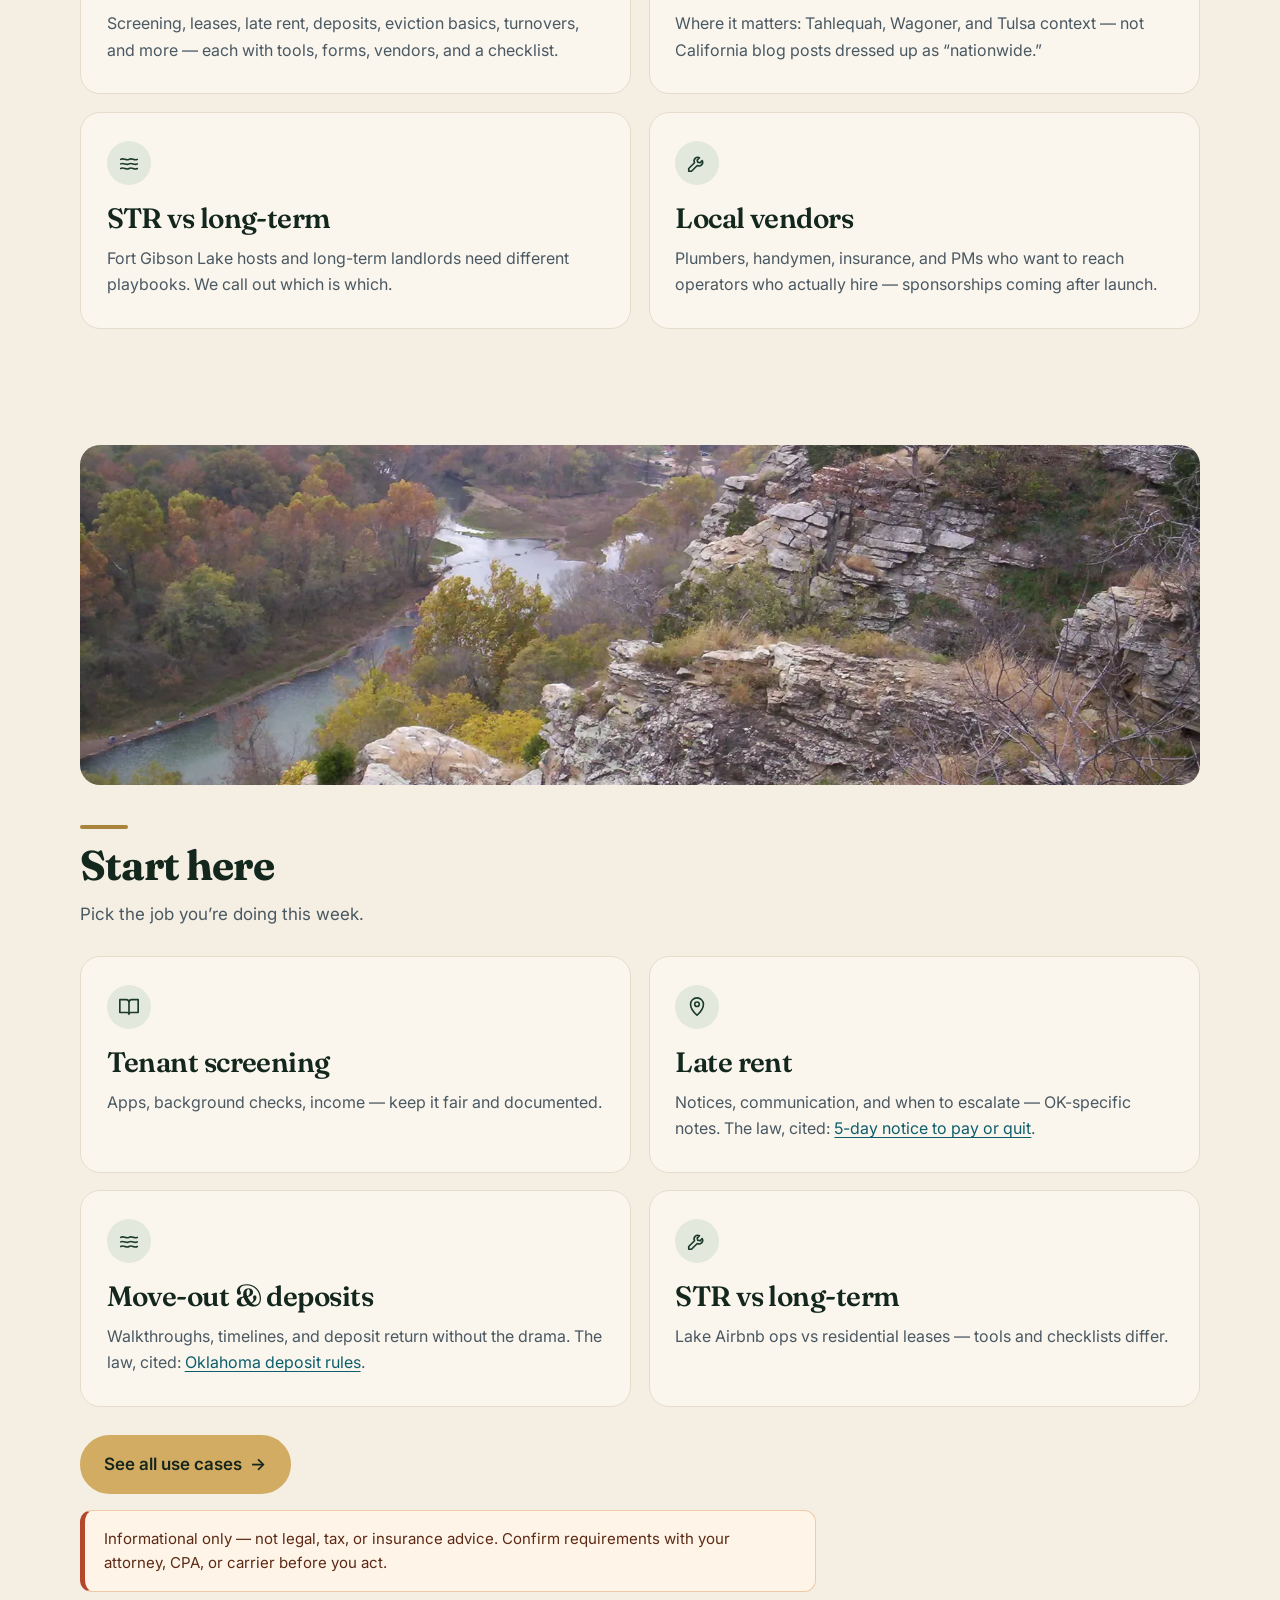
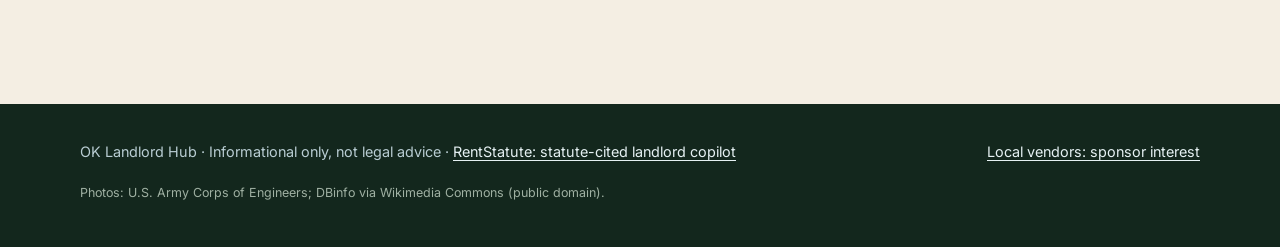
==== commit dffabd5f: "Replace bison photo with USACE Illinois River/Tenkiller photo; update credit" ====
--- a/index.html
+++ b/index.html
@@ -87,7 +87,7 @@
       </div>
     </section>
 
-    <figure class="photo-band photo-band--inset" aria-hidden="true"><img src="img/tallgrass-prairie-bison-osage.webp" alt="" decoding="async"></figure>
+    <figure class="photo-band photo-band--inset" aria-hidden="true"><img src="img/illinois-river-tenkiller-bluffs.webp" alt="" decoding="async"></figure>
 
     <section class="section">
       <div class="wrap">
@@ -126,7 +126,7 @@
     <div class="wrap">
       <span>OK Landlord Hub · Informational only, not legal advice · <a href="https://rentstatute.com/">RentStatute: statute-cited landlord copilot</a></span>
       <span><a href="sponsorship.html">Local vendors: sponsor interest</a></span>
-      <p class="photo-credit">Photos: U.S. Army Corps of Engineers; Reservoirhill and DBinfo via Wikimedia Commons (public domain).</p>
+      <p class="photo-credit">Photos: U.S. Army Corps of Engineers; DBinfo via Wikimedia Commons (public domain).</p>
     </div>
   </footer>
 </body>
